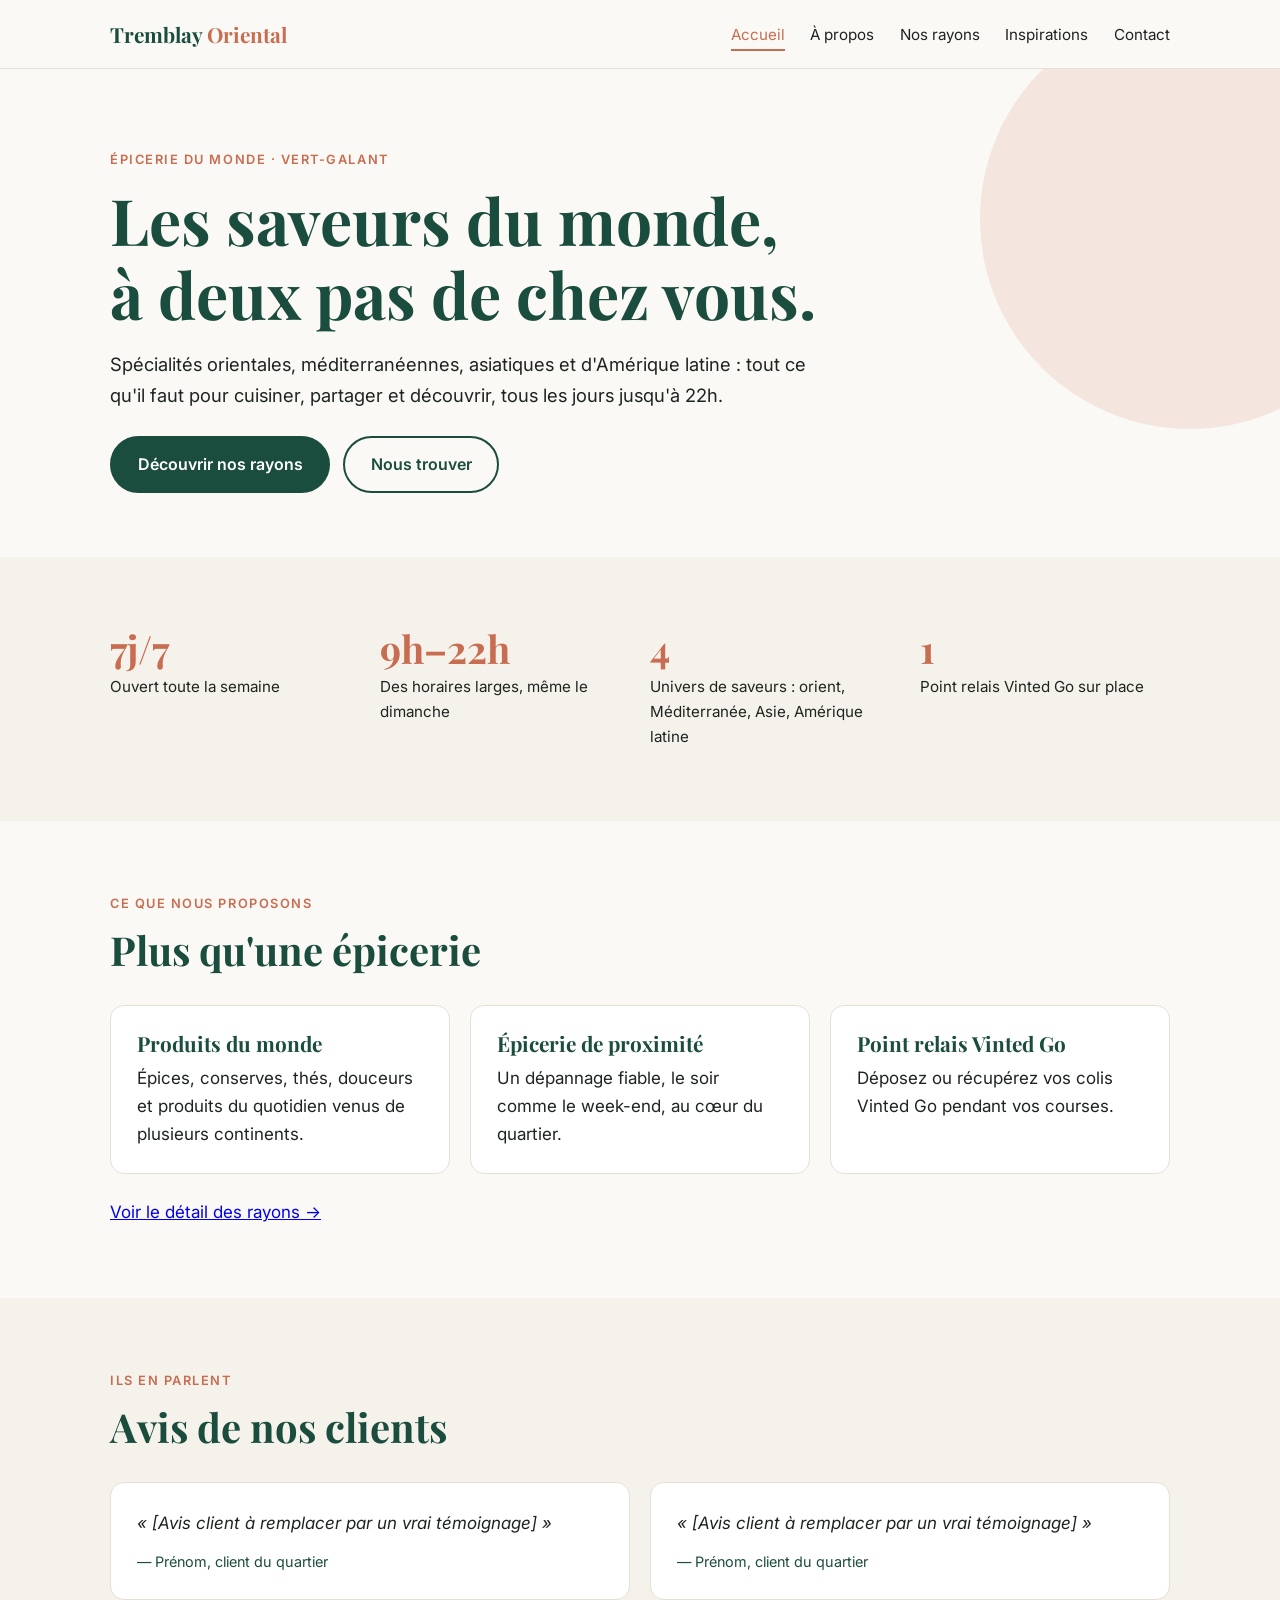
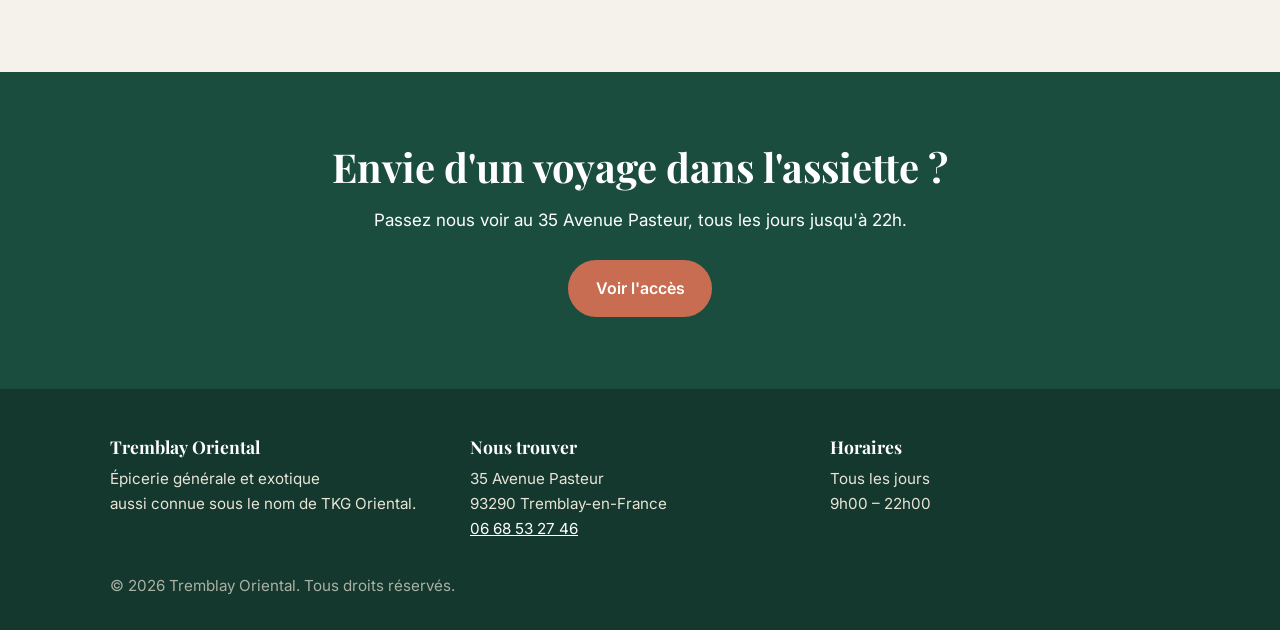
==== index.html @ 9f573828 "Add files via upload" ====
<!doctype html>
<html lang="fr"><head><meta charset="utf-8"><meta name="viewport" content="width=device-width,initial-scale=1">
<title>Accueil | Tremblay Oriental</title><meta name="description" content="Épicerie générale et exotique à Tremblay-en-France : produits orientaux, méditerranéens, asiatiques et latino-américains. Ouvert 7j/7 de 9h à 22h.">
<link rel="preconnect" href="https://fonts.googleapis.com"><link rel="preconnect" href="https://fonts.gstatic.com" crossorigin>
<link href="https://fonts.googleapis.com/css2?family=Inter:wght@400;600&family=Playfair+Display:wght@600;700&display=swap" rel="stylesheet">
<link rel="stylesheet" href="style.css"></head><body>
<header><div class="wrap nav"><a class="logo" href="index.html">Tremblay <span>Oriental</span></a>
<button class="burger" aria-expanded="false" aria-controls="menu" aria-label="Menu">☰</button>
<nav aria-label="Navigation principale"><ul id="menu"><li><a href="index.html" aria-current="page">Accueil</a></li><li><a href="a-propos.html">À propos</a></li><li><a href="rayons.html">Nos rayons</a></li><li><a href="inspirations.html">Inspirations</a></li><li><a href="contact.html">Contact</a></li></ul></nav></div></header><main>
<section class="hero"><div class="wrap"><p class="eyebrow">Épicerie du monde · Vert-Galant</p>
<h1>Les saveurs du monde,<br>à deux pas de chez vous.</h1>
<p class="lead">Spécialités orientales, méditerranéennes, asiatiques et d'Amérique latine : tout ce qu'il faut pour cuisiner, partager et découvrir, tous les jours jusqu'à 22h.</p>
<div class="cta"><a class="btn" href="rayons.html">Découvrir nos rayons</a><a class="btn ghost" href="contact.html">Nous trouver</a></div></div></section>
<section class="alt"><div class="wrap grid" style="margin-top:0">
<div class="reveal"><p class="stat">7j/7</p><p>Ouvert toute la semaine</p></div>
<div class="reveal"><p class="stat">9h–22h</p><p>Des horaires larges, même le dimanche</p></div>
<div class="reveal"><p class="stat">4</p><p>Univers de saveurs : orient, Méditerranée, Asie, Amérique latine</p></div>
<div class="reveal"><p class="stat">1</p><p>Point relais Vinted Go sur place</p></div></div></section>
<section><div class="wrap"><p class="eyebrow">Ce que nous proposons</p><h2>Plus qu'une épicerie</h2>
<div class="grid">
<article class="card reveal"><h3>Produits du monde</h3><p>Épices, conserves, thés, douceurs et produits du quotidien venus de plusieurs continents.</p></article>
<article class="card reveal"><h3>Épicerie de proximité</h3><p>Un dépannage fiable, le soir comme le week-end, au cœur du quartier.</p></article>
<article class="card reveal"><h3>Point relais Vinted Go</h3><p>Déposez ou récupérez vos colis Vinted Go pendant vos courses.</p></article></div>
<p style="margin-top:1.5rem"><a href="rayons.html">Voir le détail des rayons →</a></p></div></section>
<section class="alt"><div class="wrap"><p class="eyebrow">Ils en parlent</p><h2>Avis de nos clients</h2>
<div class="grid">
<blockquote class="card reveal">« [Avis client à remplacer par un vrai témoignage] »<cite>— Prénom, client du quartier</cite></blockquote>
<blockquote class="card reveal">« [Avis client à remplacer par un vrai témoignage] »<cite>— Prénom, client du quartier</cite></blockquote></div></div></section>
<section class="band"><div class="wrap reveal"><h2>Envie d'un voyage dans l'assiette ?</h2><p>Passez nous voir au 35 Avenue Pasteur, tous les jours jusqu'à 22h.</p><div class="cta" style="justify-content:center"><a class="btn" href="contact.html">Voir l'accès</a></div></div></section>
</main><footer><div class="wrap"><div class="grid">
<div><h3>Tremblay Oriental</h3><p>Épicerie générale et exotique<br>aussi connue sous le nom de TKG Oriental.</p></div>
<div><h3>Nous trouver</h3><p>35 Avenue Pasteur<br>93290 Tremblay-en-France<br><a href="tel:+33668532727">06 68 53 27 46</a></p></div>
<div><h3>Horaires</h3><p>Tous les jours<br>9h00 – 22h00</p></div></div>
<p style="margin-top:2rem;opacity:.7">© 2026 Tremblay Oriental. Tous droits réservés.</p></div></footer>
<script src="script.js"></script></body></html>
---- style.css ----
:root{--g:#1B4D3E;--s:#F5F2EB;--t:#C86D51;--ink:#1d2421;--bg:#FBF9F5;--line:#e6e0d4}
*{box-sizing:border-box;margin:0}
html{scroll-behavior:smooth}
body{font:17px/1.65 Inter,system-ui,sans-serif;color:var(--ink);background:var(--bg)}
h1,h2,h3{font-family:'Playfair Display',Georgia,serif;line-height:1.15;color:var(--g)}
h1{font-size:clamp(2.2rem,6vw,4rem);margin-bottom:1.2rem}
h2{font-size:clamp(1.7rem,4vw,2.5rem);margin-bottom:1rem}
h3{font-size:1.3rem;margin-bottom:.5rem}
p+p{margin-top:1rem}
.wrap{max-width:1100px;margin:auto;padding:0 1.25rem}
section{padding:4.5rem 0}.alt{background:var(--s)}
.eyebrow{color:var(--t);font-weight:600;letter-spacing:.12em;text-transform:uppercase;font-size:.8rem;margin-bottom:.8rem}
.lead{font-size:1.15rem;max-width:60ch}
a:focus-visible,button:focus-visible,input:focus-visible,textarea:focus-visible,select:focus-visible{outline:3px solid var(--t);outline-offset:3px}
header{position:sticky;top:0;z-index:10;background:rgba(251,249,245,.93);backdrop-filter:blur(8px);border-bottom:1px solid var(--line)}
.nav{display:flex;justify-content:space-between;align-items:center;height:68px}
.logo{font:700 1.3rem 'Playfair Display',serif;color:var(--g);text-decoration:none}
.logo span{color:var(--t)}
nav ul{display:flex;gap:1.6rem;list-style:none;padding:0}
nav a{color:var(--ink);text-decoration:none;font-size:.95rem;padding:.3rem 0;border-bottom:2px solid transparent;transition:.2s}
nav a:hover,nav a[aria-current]{color:var(--t);border-color:var(--t)}
.burger{display:none;background:none;border:1px solid var(--line);border-radius:8px;padding:.45rem .7rem;font-size:1.2rem;cursor:pointer;color:var(--g)}
.btn{display:inline-block;background:var(--g);color:#fff;padding:.85rem 1.6rem;border-radius:999px;text-decoration:none;font-weight:600;border:2px solid var(--g);transition:.25s;cursor:pointer;font-size:1rem}
.btn:hover{background:var(--t);border-color:var(--t);transform:translateY(-2px)}
.btn.ghost{background:transparent;color:var(--g)}.btn.ghost:hover{color:#fff}
.cta{display:flex;gap:.8rem;flex-wrap:wrap;margin-top:1.6rem}
.hero{padding:5rem 0 4rem;position:relative;overflow:hidden}
.hero::after{content:"";position:absolute;right:-120px;top:-60px;width:420px;height:420px;border-radius:50%;background:var(--t);opacity:.14;z-index:-1}
.grid{display:grid;gap:1.25rem;grid-template-columns:repeat(auto-fit,minmax(240px,1fr));margin-top:2rem}
.card{background:#fff;border:1px solid var(--line);border-radius:14px;padding:1.6rem;transition:.25s}
.card:hover{transform:translateY(-4px);box-shadow:0 12px 28px rgba(27,77,62,.1)}
.stat{font:700 2.4rem 'Playfair Display',serif;color:var(--t);line-height:1}
.stat+p{margin-top:.4rem;font-size:.95rem}
blockquote{font-style:italic}cite{display:block;margin-top:.8rem;font-size:.9rem;font-style:normal;color:var(--g)}
.band{background:var(--g);color:#fff;text-align:center}.band h2{color:#fff}.band .btn{background:var(--t);border-color:var(--t)}.band .btn:hover{background:#fff;color:var(--g)}
form{display:grid;gap:1rem}label{font-weight:600;font-size:.95rem}
input,textarea,select{width:100%;font:inherit;padding:.75rem .9rem;border:1px solid #cfc7b8;border-radius:10px;background:#fff;margin-top:.3rem}
.ok{background:#e7f1ec;color:var(--g);padding:1rem;border-radius:10px;font-weight:600}
.two{display:grid;gap:3rem;grid-template-columns:1fr 1fr}
footer{background:#14382d;color:#e9e4d8;padding:3rem 0 2rem;font-size:.95rem}
footer a{color:#fff}footer .grid{margin-top:0}footer h3{color:#fff;font-size:1.1rem}
.reveal{opacity:1}.js .reveal{opacity:0;transform:translateY(18px);transition:opacity .7s,transform .7s}.js .reveal.in{opacity:1;transform:none}
@media(prefers-reduced-motion:reduce){*{transition:none!important;scroll-behavior:auto}.js .reveal{opacity:1;transform:none}}
@media(max-width:760px){.burger{display:block}nav ul{display:none;position:absolute;top:68px;left:0;right:0;flex-direction:column;gap:1rem;background:var(--bg);padding:1.2rem 1.25rem;border-bottom:1px solid var(--line)}nav ul.open{display:flex}.two{grid-template-columns:1fr;gap:2rem}section{padding:3.2rem 0}}
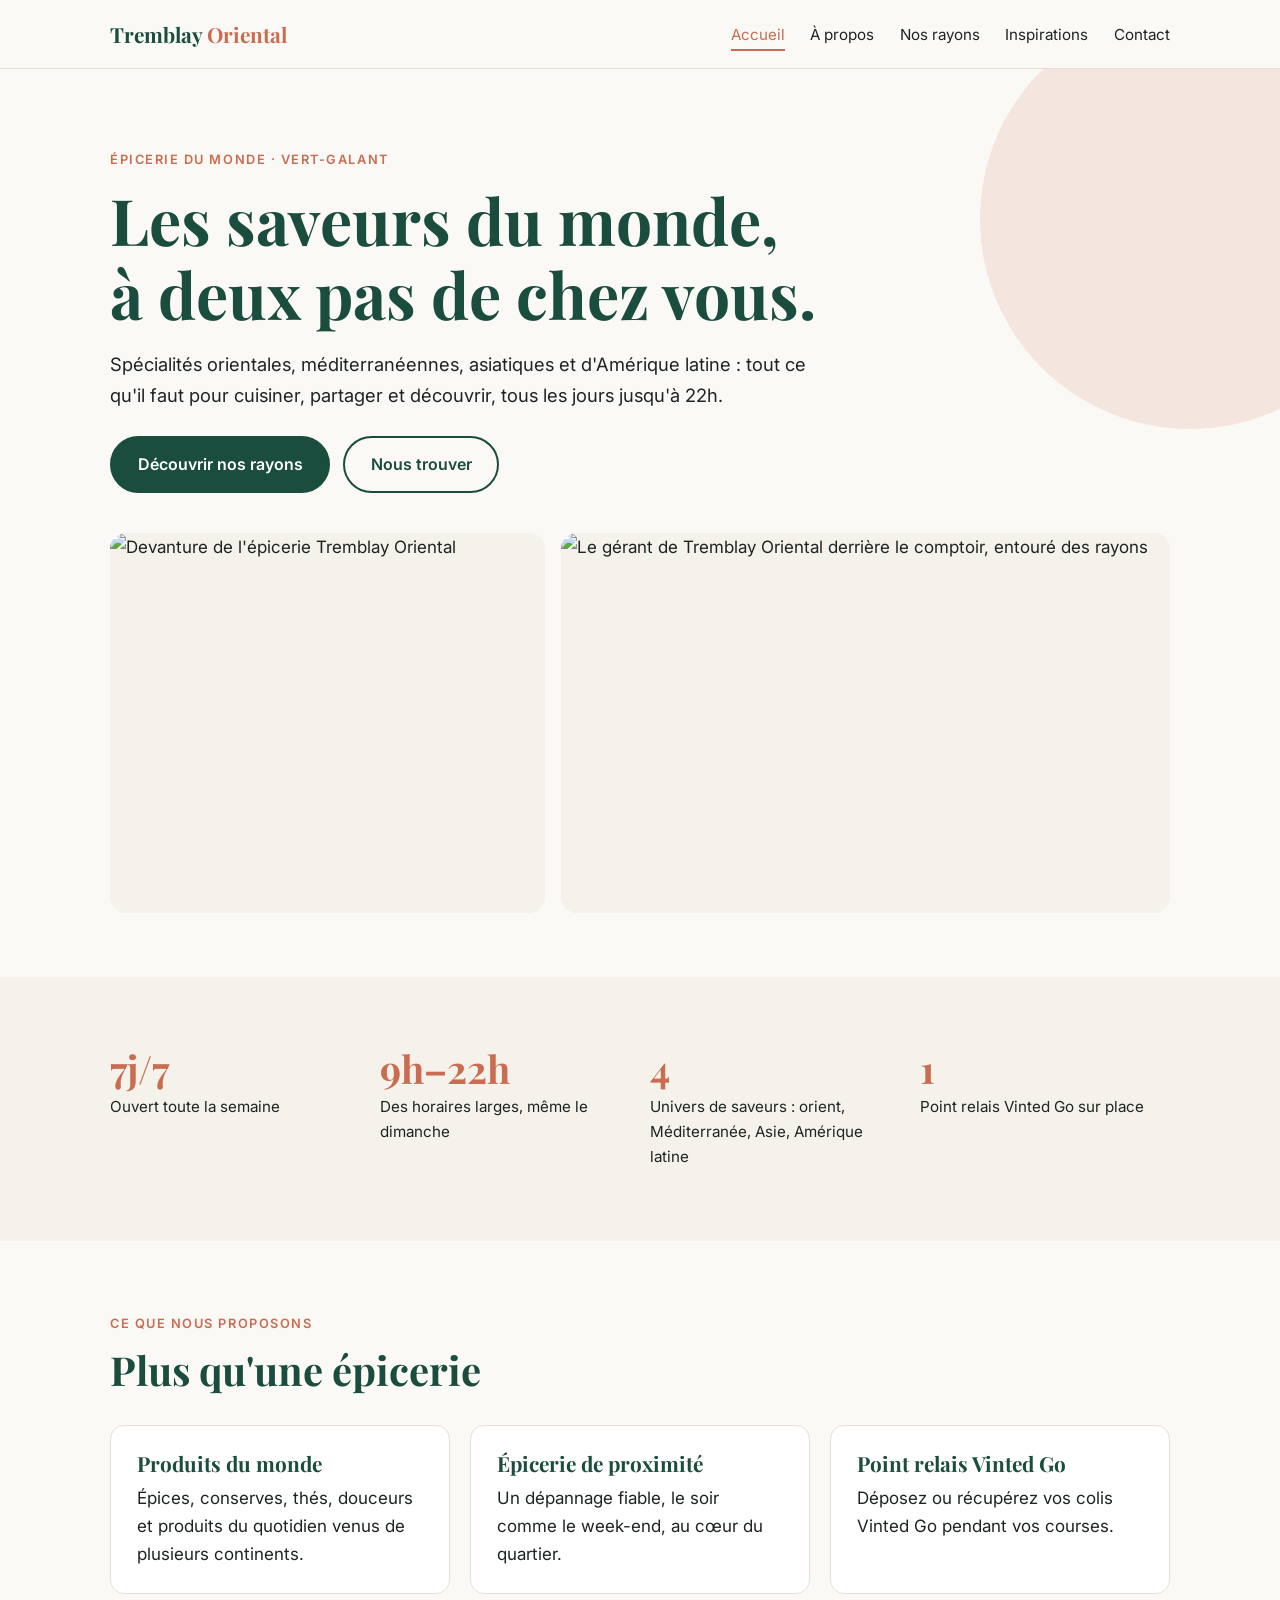
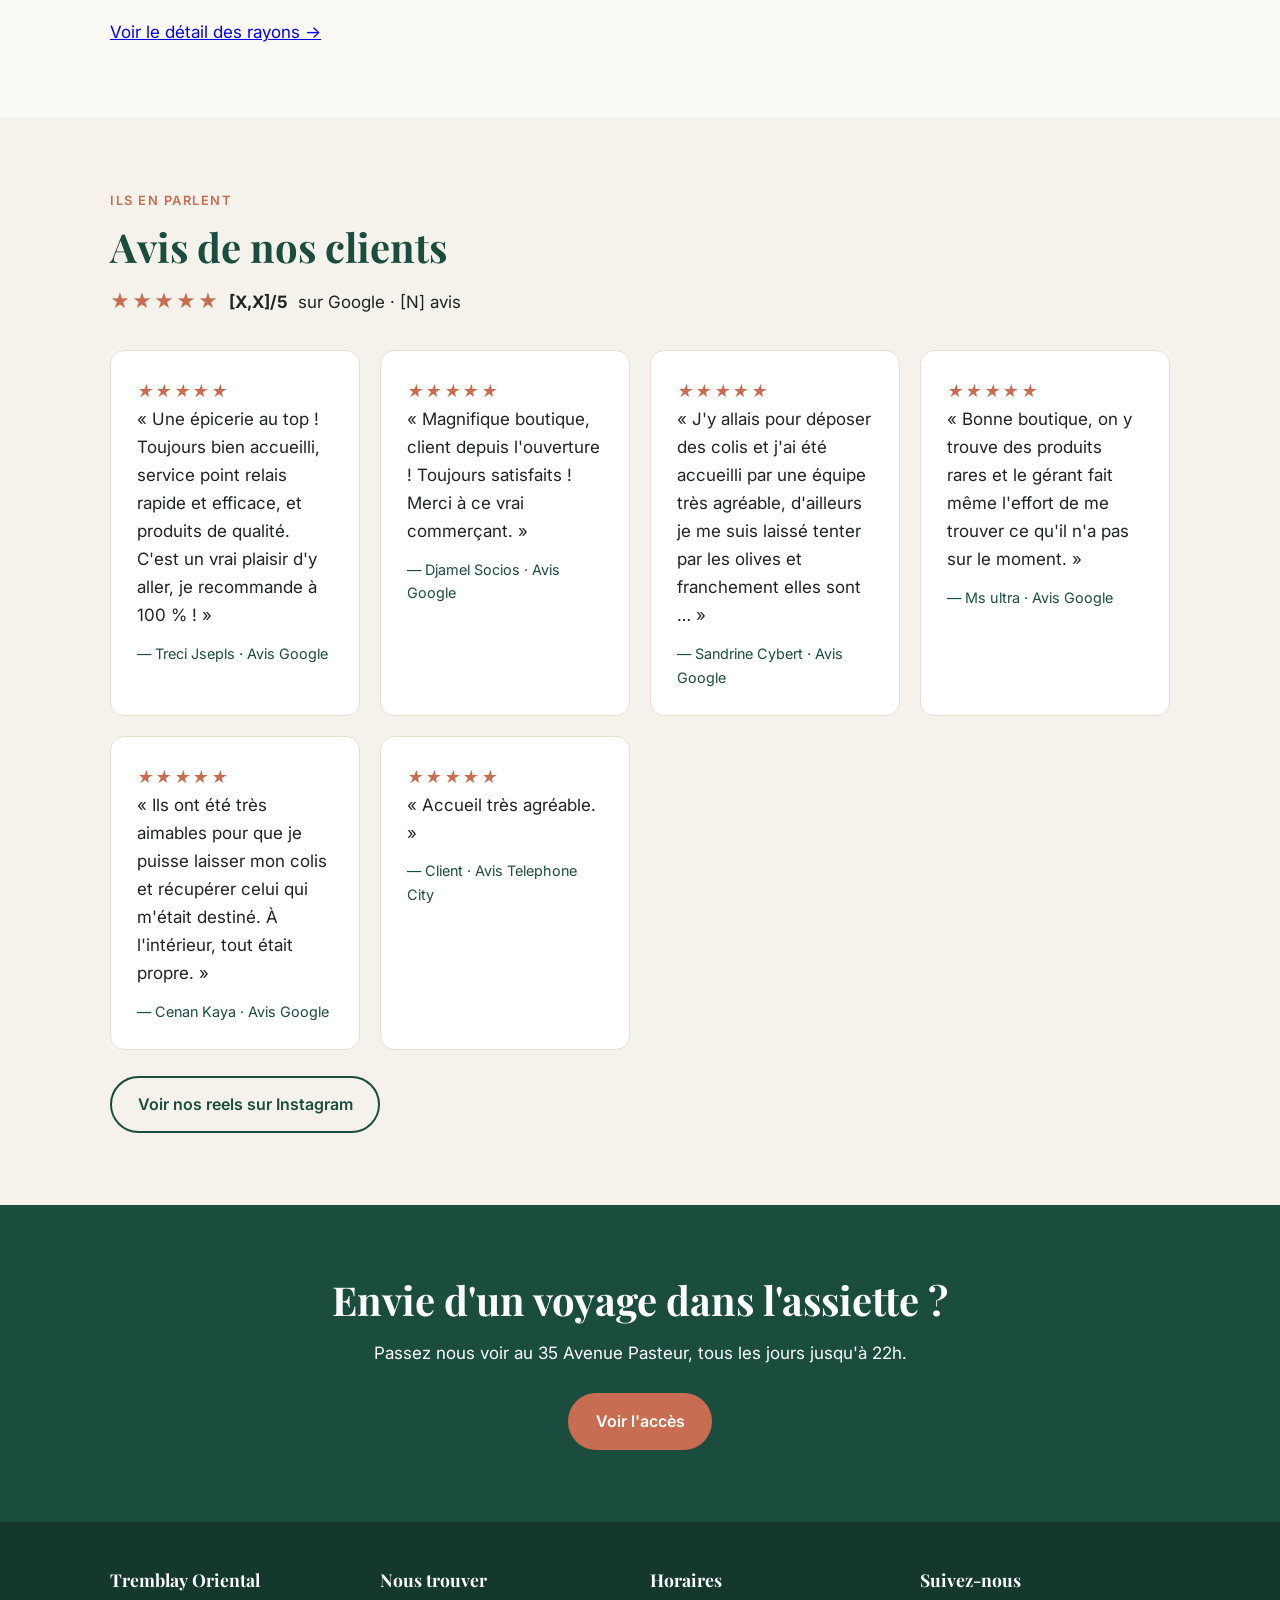
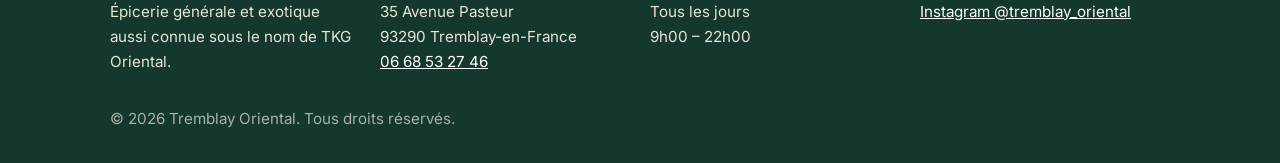
==== commit f9a28a37: "Add files via upload" ====
--- a/index.html
+++ b/index.html
@@ -10,7 +10,8 @@
 <section class="hero"><div class="wrap"><p class="eyebrow">Épicerie du monde · Vert-Galant</p>
 <h1>Les saveurs du monde,<br>à deux pas de chez vous.</h1>
 <p class="lead">Spécialités orientales, méditerranéennes, asiatiques et d'Amérique latine : tout ce qu'il faut pour cuisiner, partager et découvrir, tous les jours jusqu'à 22h.</p>
-<div class="cta"><a class="btn" href="rayons.html">Découvrir nos rayons</a><a class="btn ghost" href="contact.html">Nous trouver</a></div></div></section>
+<div class="cta"><a class="btn" href="rayons.html">Découvrir nos rayons</a><a class="btn ghost" href="contact.html">Nous trouver</a></div><div class="photos"><figure class="reveal"><img src="images/facade.png" alt="Devanture de l'épicerie Tremblay Oriental" width="300" height="300" loading="eager"></figure>
+<figure class="reveal"><img src="images/equipe.png" alt="Le gérant de Tremblay Oriental derrière le comptoir, entouré des rayons" width="525" height="380" loading="eager"></figure></div></div></section>
 <section class="alt"><div class="wrap grid" style="margin-top:0">
 <div class="reveal"><p class="stat">7j/7</p><p>Ouvert toute la semaine</p></div>
 <div class="reveal"><p class="stat">9h–22h</p><p>Des horaires larges, même le dimanche</p></div>
@@ -22,14 +23,12 @@
 <article class="card reveal"><h3>Épicerie de proximité</h3><p>Un dépannage fiable, le soir comme le week-end, au cœur du quartier.</p></article>
 <article class="card reveal"><h3>Point relais Vinted Go</h3><p>Déposez ou récupérez vos colis Vinted Go pendant vos courses.</p></article></div>
 <p style="margin-top:1.5rem"><a href="rayons.html">Voir le détail des rayons →</a></p></div></section>
-<section class="alt"><div class="wrap"><p class="eyebrow">Ils en parlent</p><h2>Avis de nos clients</h2>
-<div class="grid">
-<blockquote class="card reveal">« [Avis client à remplacer par un vrai témoignage] »<cite>— Prénom, client du quartier</cite></blockquote>
-<blockquote class="card reveal">« [Avis client à remplacer par un vrai témoignage] »<cite>— Prénom, client du quartier</cite></blockquote></div></div></section>
+<section class="alt"><div class="wrap"><p class="eyebrow">Ils en parlent</p><h2>Avis de nos clients</h2><p class="rating"><span class="stars" aria-hidden="true">★★★★★</span><strong>[X,X]/5</strong><span>sur Google · [N] avis</span></p><div class="grid"><blockquote class="card review reveal"><span class="stars" aria-label="5 étoiles sur 5">★★★★★</span><p>« Une épicerie au top ! Toujours bien accueilli, service point relais rapide et efficace, et produits de qualité. C'est un vrai plaisir d'y aller, je recommande à 100 % ! »</p><cite>— Treci Jsepls · Avis Google</cite></blockquote><blockquote class="card review reveal"><span class="stars" aria-label="5 étoiles sur 5">★★★★★</span><p>« Magnifique boutique, client depuis l'ouverture ! Toujours satisfaits ! Merci à ce vrai commerçant. »</p><cite>— Djamel Socios · Avis Google</cite></blockquote><blockquote class="card review reveal"><span class="stars" aria-label="5 étoiles sur 5">★★★★★</span><p>« J'y allais pour déposer des colis et j'ai été accueilli par une équipe très agréable, d'ailleurs je me suis laissé tenter par les olives et franchement elles sont … »</p><cite>— Sandrine Cybert · Avis Google</cite></blockquote><blockquote class="card review reveal"><span class="stars" aria-label="5 étoiles sur 5">★★★★★</span><p>« Bonne boutique, on y trouve des produits rares et le gérant fait même l'effort de me trouver ce qu'il n'a pas sur le moment. »</p><cite>— Ms ultra · Avis Google</cite></blockquote><blockquote class="card review reveal"><span class="stars" aria-label="5 étoiles sur 5">★★★★★</span><p>« Ils ont été très aimables pour que je puisse laisser mon colis et récupérer celui qui m'était destiné. À l'intérieur, tout était propre. »</p><cite>— Cenan Kaya · Avis Google</cite></blockquote><blockquote class="card review reveal"><span class="stars" aria-label="5 étoiles sur 5">★★★★★</span><p>« Accueil très agréable. »</p><cite>— Client · Avis Telephone City</cite></blockquote></div><div class="cta"><a class="btn ghost" href="https://www.instagram.com/tremblay_oriental/" target="_blank" rel="noopener">Voir nos reels sur Instagram</a></div></div></section>
 <section class="band"><div class="wrap reveal"><h2>Envie d'un voyage dans l'assiette ?</h2><p>Passez nous voir au 35 Avenue Pasteur, tous les jours jusqu'à 22h.</p><div class="cta" style="justify-content:center"><a class="btn" href="contact.html">Voir l'accès</a></div></div></section>
 </main><footer><div class="wrap"><div class="grid">
 <div><h3>Tremblay Oriental</h3><p>Épicerie générale et exotique<br>aussi connue sous le nom de TKG Oriental.</p></div>
 <div><h3>Nous trouver</h3><p>35 Avenue Pasteur<br>93290 Tremblay-en-France<br><a href="tel:+33668532727">06 68 53 27 46</a></p></div>
-<div><h3>Horaires</h3><p>Tous les jours<br>9h00 – 22h00</p></div></div>
+<div><h3>Horaires</h3><p>Tous les jours<br>9h00 – 22h00</p></div>
+<div><h3>Suivez-nous</h3><p><a href="https://www.instagram.com/tremblay_oriental/" target="_blank" rel="noopener">Instagram @tremblay_oriental</a></p></div></div>
 <p style="margin-top:2rem;opacity:.7">© 2026 Tremblay Oriental. Tous droits réservés.</p></div></footer>
 <script src="script.js"></script></body></html>
--- a/style.css
+++ b/style.css
@@ -42,3 +42,12 @@
 .reveal{opacity:1}.js .reveal{opacity:0;transform:translateY(18px);transition:opacity .7s,transform .7s}.js .reveal.in{opacity:1;transform:none}
 @media(prefers-reduced-motion:reduce){*{transition:none!important;scroll-behavior:auto}.js .reveal{opacity:1;transform:none}}
 @media(max-width:760px){.burger{display:block}nav ul{display:none;position:absolute;top:68px;left:0;right:0;flex-direction:column;gap:1rem;background:var(--bg);padding:1.2rem 1.25rem;border-bottom:1px solid var(--line)}nav ul.open{display:flex}.two{grid-template-columns:1fr;gap:2rem}section{padding:3.2rem 0}}
+
+.photos{display:grid;gap:1rem;grid-template-columns:1fr 1.4fr;margin-top:2.5rem}
+.photos figure{border-radius:16px;overflow:hidden;background:var(--s)}
+.photos img{display:block;width:100%;height:100%;min-height:260px;max-height:380px;object-fit:cover}
+.rating{display:flex;flex-wrap:wrap;align-items:center;gap:.6rem;margin:.5rem 0 0}
+.stars{color:var(--t);letter-spacing:.1em;font-size:1.2rem}
+.review .stars{font-size:1rem}.review p{font-style:normal}
+@media(max-width:760px){.photos{grid-template-columns:1fr}}
+.err{background:#fbe9e4;color:#8a3a26;padding:1rem;border-radius:10px;font-weight:600}
